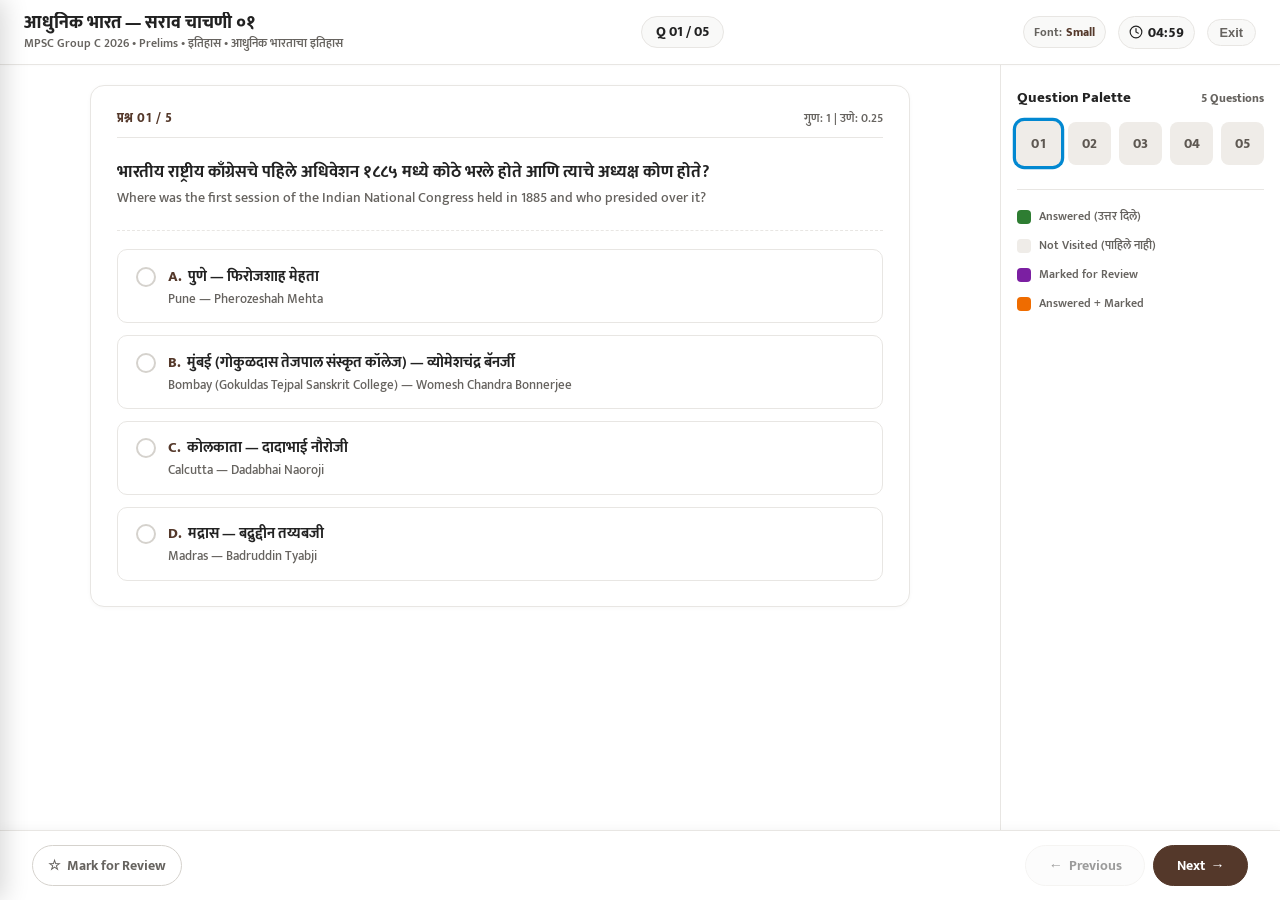
==== quiz/index.html @ d4ee2944 "Add files via upload" ====
<!DOCTYPE html>
<html lang="mr-IN" data-theme="light" data-quiz-font-size="small">
<head>
  <meta charset="UTF-8">
  <meta name="viewport" content="width=device-width, initial-scale=1.0, maximum-scale=1.0, user-scalable=no, viewport-fit=cover">
  <title>StudySphere — Quiz Player</title>

  <!-- Google Fonts: Mukta for Marathi (Devanagari) & Latin -->
  <link rel="preconnect" href="https://fonts.googleapis.com">
  <link rel="preconnect" href="https://fonts.gstatic.com" crossorigin>
  <link href="https://fonts.googleapis.com/css2?family=Mukta:wght@400;500;600;700;800&display=swap" rel="stylesheet">

  <!-- Quiz Dedicated Stylesheet -->
  <link rel="stylesheet" href="../assets/css/quiz.css">

  <!-- Zero-Flicker Theme & Quiz Font Size Initialization -->
  <script>
    (function () {
      try {
        var savedTheme = localStorage.getItem('studysphere_theme') || (window.matchMedia('(prefers-color-scheme: dark)').matches ? 'dark' : 'light');
        document.documentElement.setAttribute('data-theme', savedTheme);
        var savedFontSize = localStorage.getItem('studysphere_quiz_font_size') || 'small';
        document.documentElement.setAttribute('data-quiz-font-size', savedFontSize);
      } catch (e) {}
    })();
  </script>
</head>
<body>

  <!-- ==========================================================================
       Full Viewport (100dvh) Quiz Application Root
       ========================================================================== -->
  <div id="quizAppRoot" class="quiz-app-container">

    <!-- TOP: Responsive Quiz Header -->
    <header class="quiz-header" role="banner">
      <!-- Desktop & Tablet Header Layout -->
      <div class="quiz-header-desktop-view">
        <div class="quiz-header-left">
          <h1 class="quiz-title-main" id="quizHeaderTitle">Modern India — Practice Test 01</h1>
          <span class="quiz-sub-badge" id="quizHeaderSub">MPSC Group C 2026 • Prelims • इतिहास • आधुनिक भारताचा इतिहास</span>
        </div>

        <div class="quiz-header-center">
          <span class="progress-counter-badge" id="quizProgressCenter">Q 01 / 05</span>
        </div>

        <div class="quiz-header-right">
          <!-- Compact Quiz Font Size Control -->
          <button type="button" class="btn-quiz-font-toggle" id="quizFontToggleBtn" aria-label="Change Reading Font Size" title="Font Size: Small (click to toggle Small/Medium/Large)">
            <span class="font-indicator-label">Font:</span>
            <span class="font-current-val" id="quizFontCurrentVal">Small</span>
          </button>

          <!-- Timer Display -->
          <div class="quiz-timer-pill" id="quizTimerPill" aria-live="polite" aria-label="Remaining Time">
            <svg class="timer-icon-svg" viewBox="0 0 24 24" fill="none" stroke="currentColor" stroke-width="2" stroke-linecap="round" stroke-linejoin="round" aria-hidden="true">
              <circle cx="12" cy="12" r="10"></circle>
              <polyline points="12 6 12 12 16 14"></polyline>
            </svg>
            <span id="quizTimerText">05:00</span>
          </div>

          <!-- Exit Control -->
          <button type="button" class="btn-quiz-exit" id="quizExitBtn" aria-label="Exit Quiz">Exit</button>
        </div>
      </div>

      <!-- Mobile 3-Row Header Layout (Context Visible, No Overflow) -->
      <div class="quiz-header-mobile-view">
        <!-- Row 1: Quiz Title + Controls -->
        <div class="mobile-hdr-row-1">
          <h1 class="mobile-quiz-title" id="mobileQuizTitle">Modern India — Practice Test 01</h1>
          <div class="mobile-hdr-controls">
            <button type="button" class="btn-quiz-font-toggle mobile-font-btn" id="mobileFontToggleBtn" aria-label="Font Size">
              <span id="mobileFontCurrentVal">Small</span>
            </button>
            <button type="button" class="btn-quiz-exit mobile-exit-btn" id="mobileExitBtn" aria-label="Exit Quiz">Exit</button>
          </div>
        </div>

        <!-- Row 2: Subject & Chapter Context -->
        <div class="mobile-hdr-row-2">
          <span class="mobile-context-text" id="mobileQuizContext">MPSC Group C 2026 • Prelims • इतिहास • आधुनिक भारताचा इतिहास</span>
        </div>

        <!-- Row 3: Question Counter, Palette Toggle & Timer -->
        <div class="mobile-hdr-row-3">
          <div class="mobile-counter-wrap">
            <span class="mobile-counter-text" id="mobileProgressCounter">Q 01 / 05</span>
            <button type="button" class="btn-mobile-palette-toggle" id="mobilePaletteToggle">
              <svg viewBox="0 0 24 24" fill="none" stroke="currentColor" stroke-width="2" stroke-linecap="round" stroke-linejoin="round" style="width:13px; height:13px;" aria-hidden="true">
                <rect width="18" height="18" x="3" y="3" rx="2"></rect>
                <path d="M7 8h10"></path>
                <path d="M7 12h10"></path>
                <path d="M7 16h10"></path>
              </svg>
              <span>Palette</span>
            </button>
          </div>

          <div class="quiz-timer-pill mobile-timer-pill" id="mobileTimerPill" aria-live="polite">
            <svg class="timer-icon-svg" viewBox="0 0 24 24" fill="none" stroke="currentColor" stroke-width="2" stroke-linecap="round" stroke-linejoin="round" aria-hidden="true">
              <circle cx="12" cy="12" r="10"></circle>
              <polyline points="12 6 12 12 16 14"></polyline>
            </svg>
            <span id="mobileTimerText">05:00</span>
          </div>
        </div>
      </div>
    </header>

    <!-- MIDDLE: Active Workspace Layout -->
    <main class="quiz-workspace-layout" id="quizWorkspace" role="main">
      
      <!-- Central: Scrollable Question Viewport -->
      <section class="quiz-question-viewport" id="quizQuestionViewport" aria-label="Question Content">
        <div class="question-scroll-content" id="questionScrollContent">
          <!-- Dynamic Question + Options rendered into ONE box by quiz.js -->
        </div>
      </section>

      <!-- Right: Desktop Question Dashboard / Palette Sidebar -->
      <aside class="quiz-desktop-palette-sidebar" id="quizDesktopPalette" aria-label="Question Dashboard">
        <div class="palette-heading">
          <span>Question Palette</span>
          <span style="font-size: 0.75rem; color: var(--quiz-text-muted);" id="desktopPaletteTotalCount">5 Questions</span>
        </div>

        <div class="palette-grid" id="desktopPaletteGrid">
          <!-- Number buttons rendered by quiz.js -->
        </div>

        <div class="palette-legend-block">
          <div class="legend-item">
            <span class="legend-badge" style="background-color: var(--status-answered-bg);"></span>
            <span>Answered (उत्तर दिले)</span>
          </div>
          <div class="legend-item">
            <span class="legend-badge" style="background-color: var(--status-not-visited-bg);"></span>
            <span>Not Visited (पाहिले नाही)</span>
          </div>
          <div class="legend-item">
            <span class="legend-badge" style="background-color: var(--status-marked-bg);"></span>
            <span>Marked for Review</span>
          </div>
          <div class="legend-item">
            <span class="legend-badge" style="background-color: var(--status-ans-marked-bg);"></span>
            <span>Answered + Marked</span>
          </div>
        </div>
      </aside>

    </main>

    <!-- BOTTOM: Fixed Quiz Control Bar (Two-Tier Responsive Layout for Mobile) -->
    <footer class="quiz-bottom-control-bar" id="quizBottomControlBar" role="region" aria-label="Quiz Controls">
      <!-- Fixed Mark for Review Action -->
      <div class="bottom-bar-left">
        <button type="button" class="btn-mark-review" id="btnToggleMarkReview">
          <span id="markReviewStarIcon">☆</span>
          <span id="markReviewText">Mark for Review</span>
        </button>
      </div>

      <!-- Navigation & Submit Controls -->
      <div class="bottom-bar-right">
        <button type="button" class="control-btn btn-nav-prev" id="btnNavPrev" disabled>
          <span aria-hidden="true">←</span>
          <span>Previous</span>
        </button>

        <button type="button" class="control-btn btn-nav-next" id="btnNavNext">
          <span>Next</span>
          <span aria-hidden="true">→</span>
        </button>

        <button type="button" class="control-btn btn-nav-submit" id="btnNavSubmit" style="display: none;">
          <span>Submit Quiz ✓</span>
        </button>
      </div>
    </footer>

    <!-- Result / Review Container -->
    <div id="quizResultContainer" class="quiz-result-wrapper" style="display: none;">
      <!-- Injected dynamically by quiz.js -->
    </div>

  </div>

  <!-- ==========================================================================
       MOBILE: Left-Side Sliding Question Palette Drawer & Overlay (55vw)
       ========================================================================== -->
  <div class="mobile-palette-overlay" id="mobilePaletteOverlay" aria-hidden="true"></div>
  <aside class="mobile-palette-drawer-left" id="mobilePaletteDrawer" role="dialog" aria-modal="true" aria-label="Question Palette">
    <div class="mobile-drawer-header">
      <div class="drawer-title-group">
        <span class="mobile-drawer-title">Question Palette</span>
        <span class="mobile-drawer-subtitle">प्रश्न सूची (55vw)</span>
      </div>
      <button type="button" class="btn-drawer-close" id="mobilePaletteClose" aria-label="Close Palette">✕</button>
    </div>

    <div class="mobile-drawer-body">
      <div class="palette-grid" id="mobilePaletteGrid">
        <!-- Palette Number buttons rendered by quiz.js -->
      </div>

      <div class="palette-legend-block">
        <div class="legend-item">
          <span class="legend-badge" style="background-color: var(--status-answered-bg);"></span>
          <span>Answered</span>
        </div>
        <div class="legend-item">
          <span class="legend-badge" style="background-color: var(--status-not-visited-bg);"></span>
          <span>Not Visited</span>
        </div>
        <div class="legend-item">
          <span class="legend-badge" style="background-color: var(--status-marked-bg);"></span>
          <span>Marked for Review</span>
        </div>
        <div class="legend-item">
          <span class="legend-badge" style="background-color: var(--status-ans-marked-bg);"></span>
          <span>Answered + Marked</span>
        </div>
      </div>
    </div>
  </aside>

  <!-- ==========================================================================
       Exit Confirmation Modal
       ========================================================================== -->
  <div class="quiz-modal-backdrop" id="exitConfirmModal" role="dialog" aria-modal="true" aria-labelledby="exitModalTitle">
    <div class="quiz-dialog-box">
      <h2 class="modal-dialog-title" id="exitModalTitle">Exit Quiz? (चाचणी सोडायची आहे का?)</h2>
      <div class="modal-dialog-body">
        आपण चाचणी सोडल्यास आतापर्यंत सोडवलेली उत्तरे जतन केली जाणार नाहीत आणि चाचणी बंद होईल.
      </div>
      <div class="modal-actions-row">
        <button type="button" class="btn-modal-cancel" id="btnCancelExit">Continue Quiz (सुरू ठेवा)</button>
        <button type="button" class="btn-modal-danger" id="btnConfirmExit">Exit Quiz (बाहेर पडा)</button>
      </div>
    </div>
  </div>

  <!-- ==========================================================================
       Submit Confirmation Modal
       ========================================================================== -->
  <div class="quiz-modal-backdrop" id="submitConfirmModal" role="dialog" aria-modal="true" aria-labelledby="submitModalTitle">
    <div class="quiz-dialog-box">
      <h2 class="modal-dialog-title" id="submitModalTitle">Submit Quiz? (चाचणी सबमिट करायची?)</h2>
      <div class="modal-dialog-body">
        चाचणी पूर्ण झाली आहे. कृपया आपली उत्तरे तपासा आणि सबमिट करा:
        <div class="submit-stats-list">
          <div class="stat-metric-card">
            <span class="stat-metric-val" id="statValAnswered" style="color: #2E7D32;">0</span>
            <span class="stat-metric-lbl">Answered</span>
          </div>
          <div class="stat-metric-card">
            <span class="stat-metric-val" id="statValUnanswered" style="color: var(--quiz-text-dim);">0</span>
            <span class="stat-metric-lbl">Unanswered</span>
          </div>
          <div class="stat-metric-card">
            <span class="stat-metric-val" id="statValMarked" style="color: var(--status-marked-bg);">0</span>
            <span class="stat-metric-lbl">Marked</span>
          </div>
        </div>
      </div>
      <div class="modal-actions-row">
        <button type="button" class="btn-modal-cancel" id="btnCancelSubmit">Continue Quiz</button>
        <button type="button" class="btn-modal-confirm" id="btnConfirmSubmit">Submit Quiz ✓</button>
      </div>
    </div>
  </div>

  <!-- ==========================================================================
       Report Question Modal (Prefilled Telegram Compose Flow)
       ========================================================================== -->
  <div class="quiz-modal-backdrop" id="reportQuestionModal" role="dialog" aria-modal="true" aria-labelledby="reportModalTitle">
    <div class="quiz-dialog-box">
      <h2 class="modal-dialog-title" id="reportModalTitle">🚩 Report Question (प्रश्नात त्रुटी नोंदवा)</h2>
      <div class="modal-dialog-body">
        <div id="reportTargetInfo" class="report-meta-box">
          <!-- Injected dynamically with Quiz ID, Question ID, and text -->
        </div>
        <label for="reportReasonSelect" style="display:block; font-size:0.82rem; font-weight:700; margin-bottom:6px; color:var(--quiz-text);">त्रुटीचा प्रकार (Select Issue):</label>
        <select id="reportReasonSelect" class="report-reason-select">
          <option value="Wrong Answer Key / चुकीचे उत्तर">दिलेले उत्तर चुकीचे वाटते (Wrong Answer Key)</option>
          <option value="Typo / भाषांतर किंवा टंकलेखन चूक">टंकलेखन किंवा भाषांतर चूक (Typo / Translation)</option>
          <option value="Question Ambiguity / प्रश्नात संदिग्धता">प्रश्नाची रचना अस्पष्ट आहे (Ambiguous Question)</option>
          <option value="Out of Syllabus / अभ्यासक्रमाबाहेर">अभ्यासक्रमाबाहेरचा प्रश्न (Out of Syllabus)</option>
        </select>
        <p style="font-size:0.8rem; color:var(--quiz-text-muted); margin:0; line-height:1.4;">
          हा अहवाल Telegram उघडून थेट संदेश चौकटीत (compose box) भरला जाईल. आपल्याला फक्त <strong>Send</strong> बटण दाबावे लागेल.
        </p>
      </div>
      <div class="modal-actions-row">
        <button type="button" class="btn-modal-cancel" id="btnCancelReport">रद्द करा (Cancel)</button>
        <button type="button" class="btn-modal-confirm" id="btnSubmitReport" style="background-color:#229ED9;">
          <span>Telegram उघडा व पाठवा</span>
          <span aria-hidden="true">↗</span>
        </button>
      </div>
    </div>
  </div>

  <!-- Standalone Quiz Engine Controller -->
  <script src="../assets/js/quiz.js"></script>
</body>
</html>
---- assets/css/quiz.css ----
/* STREAMING_CHUNK:Declaring design tokens for clean white quiz interface */
:root {
/* Clean White Palette */
--quiz-bg: #FFFFFF;
--quiz-surface: #FFFFFF;
--quiz-surface-subtle: #F9F9F8;
--quiz-border: #E8E6E3;
--quiz-border-strong: #D5D2CD;
--quiz-text: #222222;
--quiz-text-muted: #66635F;
--quiz-text-dim: #94908B;

--quiz-primary: #54382A;
--quiz-primary-hover: #3E271C;
--quiz-primary-soft: #F6F2EE;
--quiz-accent: #8C5837;

/* Status Colors (Accessible, High Contrast) */
--status-not-visited-bg: #EFECE8;
--status-not-visited-text: #5E5852;

--status-answered-bg: #2E7D32;
--status-answered-text: #FFFFFF;

--status-marked-bg: #7B1FA2;
--status-marked-text: #FFFFFF;

--status-ans-marked-bg: #EF6C00;
--status-ans-marked-text: #FFFFFF;

--status-current-ring: #0288D1;
--status-correct: #2E7D32;
--status-wrong: #C62828;
--status-warning: #C62828;

--header-height-quiz: 64px;

/* Typography Scales for Quiz */
--q-title-size: 1.15rem;
--q-text-mr-size: 1.15rem;
--q-text-en-size: 0.95rem;
--q-option-mr-size: 1.02rem;
--q-option-en-size: 0.88rem;
}

/* Responsive Quiz Font Size Tiers (Default: Small) */
[data-quiz-font-size="small"] {
--q-text-mr-size: 1.05rem;
--q-text-en-size: 0.88rem;
--q-option-mr-size: 0.95rem;
--q-option-en-size: 0.82rem;
}

[data-quiz-font-size="medium"] {
--q-text-mr-size: 1.18rem;
--q-text-en-size: 0.98rem;
--q-option-mr-size: 1.05rem;
--q-option-en-size: 0.9rem;
}

[data-quiz-font-size="large"] {
--q-text-mr-size: 1.32rem;
--q-text-en-size: 1.08rem;
--q-option-mr-size: 1.16rem;
--q-option-en-size: 0.98rem;
}

/* Dark Mode Support */
[data-theme="dark"] {
--quiz-bg: #181716;
--quiz-surface: #22201D;
--quiz-surface-subtle: #2C2925;
--quiz-border: #38342E;
--quiz-border-strong: #4B463E;
--quiz-text: #F5F2ED;
--quiz-text-muted: #AAA49C;
--quiz-text-dim: #7C766E;

--quiz-primary: #C5A483;
--quiz-primary-hover: #D8BC9E;
--quiz-primary-soft: #383129;
--quiz-accent: #E2BC94;

--status-not-visited-bg: #35312B;
--status-not-visited-text: #AAA49C;
--status-answered-bg: #2E7D32;
--status-marked-bg: #8E24AA;
--status-ans-marked-bg: #EF6C00;
--status-current-ring: #29B6F6;
}

/* STREAMING_CHUNK:Strict Document Lock to prevent unwanted page scrolling */
html, body {
margin: 0;
padding: 0;
width: 100%;
height: 100%;
height: 100vh;
height: 100dvh;
overflow: hidden;
position: fixed;
top: 0;
left: 0;
right: 0;
bottom: 0;
overscroll-behavior: none;
font-family: 'Mukta', -apple-system, BlinkMacSystemFont, 'Segoe UI', Roboto, sans-serif;
background-color: var(--quiz-bg);
color: var(--quiz-text);
-webkit-font-smoothing: antialiased;
}

*, *::before, *::after {
box-sizing: border-box;
}

.quiz-app-container {
display: flex;
flex-direction: column;
width: 100vw;
height: 100vh;
height: 100dvh;
overflow: hidden;
position: relative;
background-color: var(--quiz-bg);
}

/* STREAMING_CHUNK:Quiz Top Header with Desktop and Multi-row Mobile views */
.quiz-header {
background-color: var(--quiz-surface);
border-bottom: 1px solid var(--quiz-border);
flex-shrink: 0;
z-index: 30;
box-shadow: 0 1px 3px rgba(0, 0, 0, 0.02);
}

/* Desktop Header View */
.quiz-header-desktop-view {
display: none;
height: var(--header-height-quiz);
align-items: center;
justify-content: space-between;
padding: 0 1.5rem;
}

@media (min-width: 768px) {
.quiz-header-desktop-view {
display: flex;
}
}

.quiz-header-left {
display: flex;
flex-direction: column;
min-width: 0;
}

.quiz-title-main {
font-size: 1.15rem;
font-weight: 800;
color: var(--quiz-text);
line-height: 1.2;
white-space: nowrap;
overflow: hidden;
text-overflow: ellipsis;
margin: 0;
}

.quiz-sub-badge {
font-size: 0.78rem;
font-weight: 600;
color: var(--quiz-text-muted);
line-height: 1.3;
margin-top: 2px;
}

.quiz-header-center {
display: flex;
align-items: center;
justify-content: center;
}

.progress-counter-badge {
display: inline-flex;
align-items: center;
gap: 4px;
background-color: var(--quiz-surface-subtle);
border: 1px solid var(--quiz-border);
border-radius: 9999px;
padding: 4px 14px;
font-size: 0.85rem;
font-weight: 800;
color: var(--quiz-text);
}

.quiz-header-right {
display: flex;
align-items: center;
gap: 12px;
}

/* Mobile 3-Row Header Layout */
.quiz-header-mobile-view {
display: flex;
flex-direction: column;
padding: 8px 12px;
gap: 5px;
}

@media (min-width: 768px) {
.quiz-header-mobile-view {
display: none;
}
}

.mobile-hdr-row-1 {
display: flex;
align-items: center;
justify-content: space-between;
gap: 8px;
}

.mobile-quiz-title {
font-size: 0.95rem;
font-weight: 800;
color: var(--quiz-text);
margin: 0;
line-height: 1.25;
white-space: nowrap;
overflow: hidden;
text-overflow: ellipsis;
flex: 1;
}

.mobile-hdr-controls {
display: flex;
align-items: center;
gap: 6px;
flex-shrink: 0;
}

.mobile-font-btn {
padding: 3px 8px;
font-size: 0.72rem;
border-radius: 9999px;
}

.mobile-exit-btn {
padding: 3px 10px;
font-size: 0.75rem;
border-radius: 9999px;
}

/* Row 2: Chapter & Subject Context */
.mobile-hdr-row-2 {
display: flex;
align-items: center;
}

.mobile-context-text {
font-size: 0.74rem;
font-weight: 600;
color: var(--quiz-text-muted);
line-height: 1.3;
display: -webkit-box;
-webkit-line-clamp: 2;
-webkit-box-orient: vertical;
overflow: hidden;
}

/* Row 3: Counter, Palette Button & Timer */
.mobile-hdr-row-3 {
display: flex;
align-items: center;
justify-content: space-between;
padding-top: 4px;
border-top: 1px solid var(--quiz-border);
}

.mobile-counter-wrap {
display: flex;
align-items: center;
gap: 8px;
}

.mobile-counter-text {
font-size: 0.85rem;
font-weight: 800;
color: var(--quiz-text);
letter-spacing: 0.02em;
}

.btn-mobile-palette-toggle {
display: inline-flex;
align-items: center;
gap: 4px;
font-size: 0.74rem;
font-weight: 700;
padding: 3px 9px;
border-radius: 9999px;
background-color: var(--quiz-surface-subtle);
border: 1px solid var(--quiz-border);
color: var(--quiz-primary);
cursor: pointer;
}

/* Timer Pill */
.quiz-timer-pill {
display: inline-flex;
align-items: center;
gap: 5px;
background-color: var(--quiz-surface-subtle);
border: 1px solid var(--quiz-border);
border-radius: 9999px;
padding: 4px 10px;
font-weight: 800;
font-size: 0.88rem;
color: var(--quiz-text);
font-variant-numeric: tabular-nums;
transition: all 0.2s ease;
}

.quiz-timer-pill.warning {
border-color: var(--status-warning);
color: var(--status-warning);
background-color: rgba(198, 40, 40, 0.08);
}

.timer-icon-svg {
width: 14px;
height: 14px;
}

/* Font Toggle & Exit Buttons */
.btn-quiz-font-toggle {
display: inline-flex;
align-items: center;
gap: 4px;
padding: 5px 10px;
font-size: 0.76rem;
font-weight: 700;
font-family: inherit;
border-radius: 9999px;
background-color: var(--quiz-surface-subtle);
border: 1px solid var(--quiz-border);
color: var(--quiz-text);
cursor: pointer;
transition: all 0.15s ease;
user-select: none;
}

.btn-quiz-font-toggle:hover {
border-color: var(--quiz-border-strong);
color: var(--quiz-primary);
}

.font-indicator-label { color: var(--quiz-text-muted); }
.font-current-val { color: var(--quiz-primary); font-weight: 800; }

.btn-quiz-exit {
display: inline-flex;
align-items: center;
justify-content: center;
padding: 5px 12px;
font-size: 0.8rem;
font-weight: 700;
color: var(--quiz-text-muted);
background-color: var(--quiz-surface-subtle);
border: 1px solid var(--quiz-border);
border-radius: 9999px;
cursor: pointer;
transition: all 0.15s ease;
}

.btn-quiz-exit:hover {
color: var(--quiz-text);
border-color: var(--quiz-border-strong);
}

/* STREAMING_CHUNK:Workspace Layout with dedicated scroll container */
.quiz-workspace-layout {
flex: 1;
display: flex;
min-height: 0;
overflow: hidden;
position: relative;
background-color: var(--quiz-bg);
}

/* Question Scroll Viewport */
.quiz-question-viewport {
flex: 1;
display: flex;
flex-direction: column;
overflow-y: auto;
-webkit-overflow-scrolling: touch;
padding: 0.85rem 0.85rem 130px;
background-color: var(--quiz-bg);
}

@media (min-width: 768px) {
.quiz-question-viewport {
padding: 1.25rem 2rem 90px;
}
}

.question-scroll-content {
max-width: 820px;
width: 100%;
margin: 0 auto;
display: flex;
flex-direction: column;
}

/* ==========================================================================
ONE COMMON BOX: Question + Options inside Single Card Container
========================================================================== */
.quiz-unified-box {
background-color: var(--quiz-surface);
border: 1.5px solid var(--quiz-border);
border-radius: 12px;
padding: 1.15rem 1.15rem 1.35rem;
box-shadow: 0 1px 4px rgba(0, 0, 0, 0.03);
display: flex;
flex-direction: column;
gap: 1.15rem;
}

@media (min-width: 640px) {
.quiz-unified-box {
padding: 1.4rem 1.6rem 1.6rem;
border-radius: 14px;
gap: 1.35rem;
}
}

.question-header-meta {
display: flex;
align-items: center;
justify-content: space-between;
border-bottom: 1px solid var(--quiz-border);
padding-bottom: 8px;
}

.question-number-tag {
font-size: 0.8rem;
font-weight: 800;
color: var(--quiz-primary);
letter-spacing: 0.04em;
text-transform: uppercase;
}

.marks-pill-tag {
font-size: 0.74rem;
font-weight: 600;
color: var(--quiz-text-muted);
}

.question-text-group {
display: flex;
flex-direction: column;
gap: 4px;
}

.question-text-mr {
font-size: var(--q-text-mr-size);
font-weight: 700;
color: var(--quiz-text);
line-height: 1.45;
}

.question-text-en {
font-size: var(--q-text-en-size);
font-weight: 500;
color: var(--quiz-text-muted);
line-height: 1.4;
}

/* Statement-based MCQ styling */
.statements-block {
margin-top: 0.5rem;
display: flex;
flex-direction: column;
gap: 0.65rem;
padding: 0.85rem 1rem;
background-color: var(--quiz-surface-subtle);
border-radius: 8px;
border-left: 3px solid var(--quiz-primary);
}

.statement-row {
display: flex;
gap: 8px;
font-size: var(--q-text-mr-size);
line-height: 1.4;
}

.statement-index {
font-weight: 800;
color: var(--quiz-primary);
flex-shrink: 0;
}

.statement-body {
display: flex;
flex-direction: column;
}

.statement-mr {
font-weight: 600;
color: var(--quiz-text);
}

.statement-en {
font-size: var(--q-text-en-size);
color: var(--quiz-text-muted);
}

.statement-prompt-row {
margin-top: 0.5rem;
font-size: var(--q-text-mr-size);
font-weight: 700;
color: var(--quiz-text);
}

/* Options Container inside the Single Common Box */
.options-list-wrap {
display: flex;
flex-direction: column;
gap: 0.75rem;
border-top: 1px dashed var(--quiz-border);
padding-top: 1.15rem;
}

/* Clickable Option Card Row */
.option-card-row {
background-color: var(--quiz-surface);
border: 1.5px solid var(--quiz-border);
border-radius: 10px;
padding: 0.75rem 1rem;
display: flex;
align-items: flex-start;
gap: 12px;
cursor: pointer;
user-select: none;
transition: border-color 0.15s ease, background-color 0.15s ease;
position: relative;
text-align: left;
}

@media (min-width: 640px) {
.option-card-row {
padding: 0.85rem 1.15rem;
}
}

.option-card-row:hover {
border-color: var(--quiz-primary);
background-color: var(--quiz-surface-subtle);
}

.option-card-row.is-selected {
border-color: var(--quiz-primary);
background-color: var(--quiz-primary-soft);
box-shadow: 0 0 0 1px var(--quiz-primary);
}

.option-radio-ring {
width: 20px;
height: 20px;
border-radius: 50%;
border: 2px solid var(--quiz-border-strong);
display: flex;
align-items: center;
justify-content: center;
flex-shrink: 0;
margin-top: 3px;
transition: all 0.15s ease;
}

.option-card-row.is-selected .option-radio-ring {
border-color: var(--quiz-primary);
background-color: var(--quiz-primary);
}

.option-radio-inner-dot {
width: 7px;
height: 7px;
border-radius: 50%;
background-color: #FFFFFF;
opacity: 0;
transition: opacity 0.15s ease;
}

.option-card-row.is-selected .option-radio-inner-dot {
opacity: 1;
}

.option-content-col {
display: flex;
flex-direction: column;
min-width: 0;
}

.option-top-row {
display: flex;
align-items: baseline;
gap: 6px;
}

.option-label-letter {
font-weight: 800;
font-size: var(--q-option-mr-size);
color: var(--quiz-primary);
flex-shrink: 0;
}

.option-text-mr {
font-size: var(--q-option-mr-size);
font-weight: 700;
color: var(--quiz-text);
line-height: 1.35;
}

.option-text-en {
font-size: var(--q-option-en-size);
font-weight: 500;
color: var(--quiz-text-muted);
line-height: 1.35;
margin-top: 2px;
}

/* STREAMING_CHUNK:Desktop Question Palette (Sidebar) */
.quiz-desktop-palette-sidebar {
display: none;
width: 280px;
background-color: var(--quiz-surface);
border-left: 1px solid var(--quiz-border);
overflow-y: auto;
flex-direction: column;
padding: 1.25rem 1rem;
flex-shrink: 0;
}

@media (min-width: 992px) {
.quiz-desktop-palette-sidebar {
display: flex;
}
}

.palette-heading {
font-size: 0.95rem;
font-weight: 800;
color: var(--quiz-text);
margin-bottom: 0.75rem;
display: flex;
align-items: center;
justify-content: space-between;
}

.palette-grid {
display: grid;
grid-template-columns: repeat(5, 1fr);
gap: 8px;
margin-bottom: 1.5rem;
}

.palette-btn-num {
aspect-ratio: 1;
display: flex;
align-items: center;
justify-content: center;
font-size: 0.85rem;
font-weight: 800;
border-radius: 8px;
border: 1.5px solid transparent;
cursor: pointer;
font-family: inherit;
transition: all 0.15s ease;
user-select: none;
position: relative;
}

.palette-btn-num.not-visited {
background-color: var(--status-not-visited-bg);
color: var(--status-not-visited-text);
}

.palette-btn-num.answered {
background-color: var(--status-answered-bg);
color: var(--status-answered-text);
}

.palette-btn-num.marked {
background-color: var(--status-marked-bg);
color: var(--status-marked-text);
}

.palette-btn-num.answered-marked {
background-color: var(--status-ans-marked-bg);
color: var(--status-ans-marked-text);
}

.palette-btn-num.is-current {
box-shadow: 0 0 0 3px var(--status-current-ring);
transform: scale(1.05);
}

.palette-legend-block {
display: flex;
flex-direction: column;
gap: 8px;
border-top: 1px solid var(--quiz-border);
padding-top: 1rem;
}

.legend-item {
display: flex;
align-items: center;
gap: 8px;
font-size: 0.78rem;
font-weight: 600;
color: var(--quiz-text-muted);
}

.legend-badge {
width: 14px;
height: 14px;
border-radius: 4px;
flex-shrink: 0;
}

/* ==========================================================================
MOBILE: Left-Side Sliding Question Palette Drawer (55vw)
========================================================================== */
.mobile-palette-overlay {
position: fixed;
inset: 0;
background-color: rgba(0, 0, 0, 0.45);
z-index: 1000;
opacity: 0;
visibility: hidden;
transition: all 0.25s ease;
}

.mobile-palette-overlay.is-open {
opacity: 1;
visibility: visible;
}

.mobile-palette-drawer-left {
position: fixed;
top: 0;
left: 0;
bottom: 0;
width: 55vw;
min-width: 240px;
max-width: 330px;
height: 100%;
height: 100dvh;
background-color: var(--quiz-surface);
border-right: 1px solid var(--quiz-border);
box-shadow: 4px 0 24px rgba(0, 0, 0, 0.16);
z-index: 1001;
transform: translateX(-100%);
transition: transform 0.25s cubic-bezier(0.16, 1, 0.3, 1);
display: flex;
flex-direction: column;
overflow: hidden;
}

.mobile-palette-drawer-left.is-open {
transform: translateX(0);
}

.mobile-drawer-header {
display: flex;
align-items: center;
justify-content: space-between;
padding: 1rem;
border-bottom: 1px solid var(--quiz-border);
flex-shrink: 0;
}

.drawer-title-group {
display: flex;
flex-direction: column;
}

.mobile-drawer-title {
font-size: 0.98rem;
font-weight: 800;
color: var(--quiz-text);
line-height: 1.2;
}

.mobile-drawer-subtitle {
font-size: 0.74rem;
color: var(--quiz-text-muted);
}

.btn-drawer-close {
background: none;
border: none;
font-size: 1.3rem;
color: var(--quiz-text-muted);
cursor: pointer;
padding: 4px 8px;
line-height: 1;
}

.mobile-drawer-body {
flex: 1;
overflow-y: auto;
-webkit-overflow-scrolling: touch;
padding: 1rem;
display: flex;
flex-direction: column;
}

/* ==========================================================================
FIXED BOTTOM CONTROL BAR: Two-Tier Layout for Mobile
========================================================================== */
.quiz-bottom-control-bar {
background-color: var(--quiz-surface);
border-top: 1px solid var(--quiz-border);
position: fixed;
bottom: 0;
left: 0;
right: 0;
z-index: 30;
display: flex;
flex-direction: column;
gap: 8px;
padding: 8px 12px calc(8px + env(safe-area-inset-bottom, 0px));
box-shadow: 0 -2px 10px rgba(0, 0, 0, 0.04);
}

@media (min-width: 768px) {
.quiz-bottom-control-bar {
flex-direction: row;
align-items: center;
justify-content: space-between;
height: 70px;
padding: 0 2rem;
}
}

.bottom-bar-left {
display: flex;
align-items: center;
width: 100%;
}

@media (min-width: 768px) {
.bottom-bar-left {
width: auto;
}
}

.bottom-bar-right {
display: flex;
align-items: center;
justify-content: space-between;
width: 100%;
gap: 8px;
}

@media (min-width: 768px) {
.bottom-bar-right {
width: auto;
justify-content: flex-end;
}
}

/* Mark for Review Button */
.btn-mark-review {
display: inline-flex;
align-items: center;
justify-content: center;
gap: 6px;
width: 100%;
padding: 0.52rem 0.95rem;
font-size: 0.85rem;
font-weight: 700;
font-family: inherit;
border-radius: 9999px;
background-color: transparent;
border: 1.5px solid var(--quiz-border-strong);
color: var(--quiz-text-muted);
cursor: pointer;
transition: all 0.15s ease;
white-space: nowrap;
user-select: none;
}

@media (min-width: 768px) {
.btn-mark-review {
width: auto;
}
}

.btn-mark-review:hover {
background-color: var(--quiz-surface-subtle);
color: var(--quiz-text);
border-color: var(--quiz-text);
}

.btn-mark-review.is-marked {
background-color: rgba(123, 31, 162, 0.08);
border-color: var(--status-marked-bg);
color: var(--status-marked-bg);
}

[data-theme="dark"] .btn-mark-review.is-marked {
background-color: rgba(142, 36, 170, 0.2);
border-color: #BA68C8;
color: #CE93D8;
}

/* Nav & Submit Buttons */
.control-btn {
display: inline-flex;
align-items: center;
justify-content: center;
gap: 6px;
flex: 1;
min-width: 0;
padding: 0.52rem 0.85rem;
font-size: 0.88rem;
font-weight: 700;
font-family: inherit;
border-radius: 9999px;
cursor: pointer;
transition: all 0.15s ease;
white-space: nowrap;
user-select: none;
}

@media (min-width: 768px) {
.control-btn {
flex: initial;
padding: 0.52rem 1.4rem;
}
}

.btn-nav-prev {
background-color: var(--quiz-surface-subtle);
border: 1px solid var(--quiz-border);
color: var(--quiz-text);
}

.btn-nav-prev:disabled {
opacity: 0.45;
cursor: not-allowed;
}

.btn-nav-next {
background-color: var(--quiz-primary);
border: 1px solid var(--quiz-primary);
color: #FFFFFF;
}

[data-theme="dark"] .btn-nav-next { color: #181716; }

.btn-nav-next:hover {
background-color: var(--quiz-primary-hover);
}

.btn-nav-submit {
background-color: #2E7D32;
border: 1px solid #2E7D32;
color: #FFFFFF;
}

.btn-nav-submit:hover {
background-color: #1B5E20;
}

/* STREAMING_CHUNK:Modals for Exit, Submit, and Report Flows */
.quiz-modal-backdrop {
position: fixed;
inset: 0;
background-color: rgba(0, 0, 0, 0.55);
z-index: 2000;
display: flex;
align-items: center;
justify-content: center;
padding: 1rem;
opacity: 0;
visibility: hidden;
transition: all 0.2s ease;
}

.quiz-modal-backdrop.is-open {
opacity: 1;
visibility: visible;
}

.quiz-dialog-box {
background-color: var(--quiz-surface);
border: 1px solid var(--quiz-border);
border-radius: 14px;
width: 100%;
max-width: 440px;
padding: 1.25rem;
box-shadow: 0 10px 30px rgba(0, 0, 0, 0.2);
display: flex;
flex-direction: column;
gap: 1rem;
}

.modal-dialog-title {
font-size: 1.15rem;
font-weight: 800;
color: var(--quiz-text);
margin: 0;
}

.modal-dialog-body {
font-size: 0.9rem;
color: var(--quiz-text-muted);
line-height: 1.5;
}

.submit-stats-list {
display: grid;
grid-template-columns: repeat(3, 1fr);
gap: 8px;
margin: 0.75rem 0;
text-align: center;
}

.stat-metric-card {
background-color: var(--quiz-surface-subtle);
border: 1px solid var(--quiz-border);
border-radius: 8px;
padding: 8px 4px;
}

.stat-metric-val {
font-size: 1.25rem;
font-weight: 800;
color: var(--quiz-text);
display: block;
}

.stat-metric-lbl {
font-size: 0.72rem;
color: var(--quiz-text-muted);
}

.modal-actions-row {
display: flex;
align-items: center;
justify-content: flex-end;
gap: 8px;
}

.btn-modal-cancel {
padding: 0.5rem 1rem;
font-size: 0.85rem;
font-weight: 700;
border-radius: 9999px;
background-color: transparent;
border: 1px solid var(--quiz-border);
color: var(--quiz-text);
cursor: pointer;
}

.btn-modal-danger {
padding: 0.5rem 1rem;
font-size: 0.85rem;
font-weight: 700;
border-radius: 9999px;
background-color: #C62828;
border: none;
color: #FFFFFF;
cursor: pointer;
}

.btn-modal-confirm {
padding: 0.5rem 1.25rem;
font-size: 0.85rem;
font-weight: 700;
border-radius: 9999px;
background-color: #2E7D32;
border: none;
color: #FFFFFF;
cursor: pointer;
display: inline-flex;
align-items: center;
gap: 5px;
}

.report-meta-box {
background: var(--quiz-surface-subtle);
padding: 10px;
border-radius: 8px;
margin-bottom: 12px;
font-size: 0.82rem;
line-height: 1.45;
}

.report-reason-select {
width: 100%;
padding: 9px;
border: 1px solid var(--quiz-border);
border-radius: 8px;
background: var(--quiz-surface);
color: var(--quiz-text);
font-family: inherit;
font-size: 0.88rem;
margin-bottom: 10px;
}

/* STREAMING_CHUNK:Result & Review Screen */
.quiz-result-wrapper {
width: 100%;
height: 100%;
flex-direction: column;
}

.result-viewport-scroll {
flex: 1;
overflow-y: auto;
-webkit-overflow-scrolling: touch;
padding: 1.5rem 1rem 3rem;
display: flex;
flex-direction: column;
align-items: center;
background-color: var(--quiz-bg);
}

.result-card-container {
max-width: 720px;
width: 100%;
display: flex;
flex-direction: column;
gap: 1.25rem;
}

.score-hero-card {
background-color: var(--quiz-surface);
border: 1px solid var(--quiz-border);
border-radius: 16px;
padding: 1.5rem;
text-align: center;
box-shadow: 0 2px 8px rgba(0, 0, 0, 0.04);
}

.score-badge-label {
font-size: 0.8rem;
font-weight: 800;
color: var(--quiz-primary);
text-transform: uppercase;
letter-spacing: 0.06em;
}

.score-numbers-main {
font-size: 2.75rem;
font-weight: 800;
color: var(--quiz-text);
line-height: 1.15;
margin: 6px 0;
}

.score-fraction-sub {
font-size: 1.25rem;
color: var(--quiz-text-muted);
}

.result-analytics-grid {
display: grid;
grid-template-columns: repeat(2, 1fr);
gap: 8px;
margin-top: 1.25rem;
}

@media (min-width: 540px) {
.result-analytics-grid {
grid-template-columns: repeat(4, 1fr);
}
}

.analytics-card {
background-color: var(--quiz-surface-subtle);
border: 1px solid var(--quiz-border);
border-radius: 10px;
padding: 10px;
}

.analytics-val {
font-size: 1.25rem;
font-weight: 800;
color: var(--quiz-text);
display: block;
}

.analytics-val.correct { color: #2E7D32; }
.analytics-val.wrong { color: #C62828; }

.analytics-lbl {
font-size: 0.75rem;
font-weight: 600;
color: var(--quiz-text-muted);
}

.result-actions-bar {
display: flex;
flex-wrap: wrap;
align-items: center;
justify-content: center;
gap: 10px;
margin-top: 1rem;
}

.btn-result-action {
padding: 0.65rem 1.5rem;
font-size: 0.9rem;
font-weight: 700;
font-family: inherit;
border-radius: 9999px;
cursor: pointer;
text-decoration: none;
display: inline-flex;
align-items: center;
gap: 6px;
border: 1px solid transparent;
}

.btn-review-answers {
background-color: var(--quiz-primary);
color: #FFFFFF;
}

[data-theme="dark"] .btn-review-answers { color: #181716; }

.btn-back-subject {
background-color: var(--quiz-surface-subtle);
border-color: var(--quiz-border);
color: var(--quiz-text);
}

/* Review Answers Cards */
.review-questions-section {
display: flex;
flex-direction: column;
gap: 1.25rem;
width: 100%;
}

.review-item-card {
background-color: var(--quiz-surface);
border: 1.5px solid var(--quiz-border);
border-radius: 12px;
padding: 1.25rem;
display: flex;
flex-direction: column;
gap: 0.85rem;
}

.review-item-card.is-correct-card { border-left: 5px solid #2E7D32; }
.review-item-card.is-wrong-card { border-left: 5px solid #C62828; }
.review-item-card.is-unanswered-card { border-left: 5px solid var(--quiz-text-dim); }

.review-status-badge {
font-size: 0.75rem;
font-weight: 800;
display: inline-flex;
align-items: center;
gap: 4px;
}

.review-status-badge.correct { color: #2E7D32; }
.review-status-badge.wrong { color: #C62828; }
.review-status-badge.unanswered { color: var(--quiz-text-dim); }

.review-options-summary {
display: flex;
flex-direction: column;
gap: 6px;
background-color: var(--quiz-surface-subtle);
border-radius: 8px;
padding: 10px 12px;
font-size: 0.88rem;
}

.review-explanation-box {
background-color: rgba(84, 56, 42, 0.04);
border: 1px dashed var(--quiz-border-strong);
border-radius: 8px;
padding: 10px 12px;
font-size: 0.88rem;
line-height: 1.5;
color: var(--quiz-text);
}

[data-theme="dark"] .review-explanation-box {
background-color: rgba(197, 164, 131, 0.08);
}

.review-explanation-box strong {
color: var(--quiz-primary);
}

.review-card-footer {
display: flex;
align-items: center;
justify-content: space-between;
border-top: 1px solid var(--quiz-border);
padding-top: 8px;
font-size: 0.8rem;
color: var(--quiz-text-muted);
}

.btn-report-question {
background: var(--quiz-surface-subtle);
border: 1px solid var(--quiz-border);
color: var(--quiz-primary);
font-weight: 700;
font-size: 0.8rem;
font-family: inherit;
border-radius: 9999px;
cursor: pointer;
display: inline-flex;
align-items: center;
gap: 5px;
padding: 4px 10px;
transition: all 0.15s ease;
}

.btn-report-question:hover {
border-color: var(--quiz-primary);
background-color: var(--quiz-primary-soft);
}
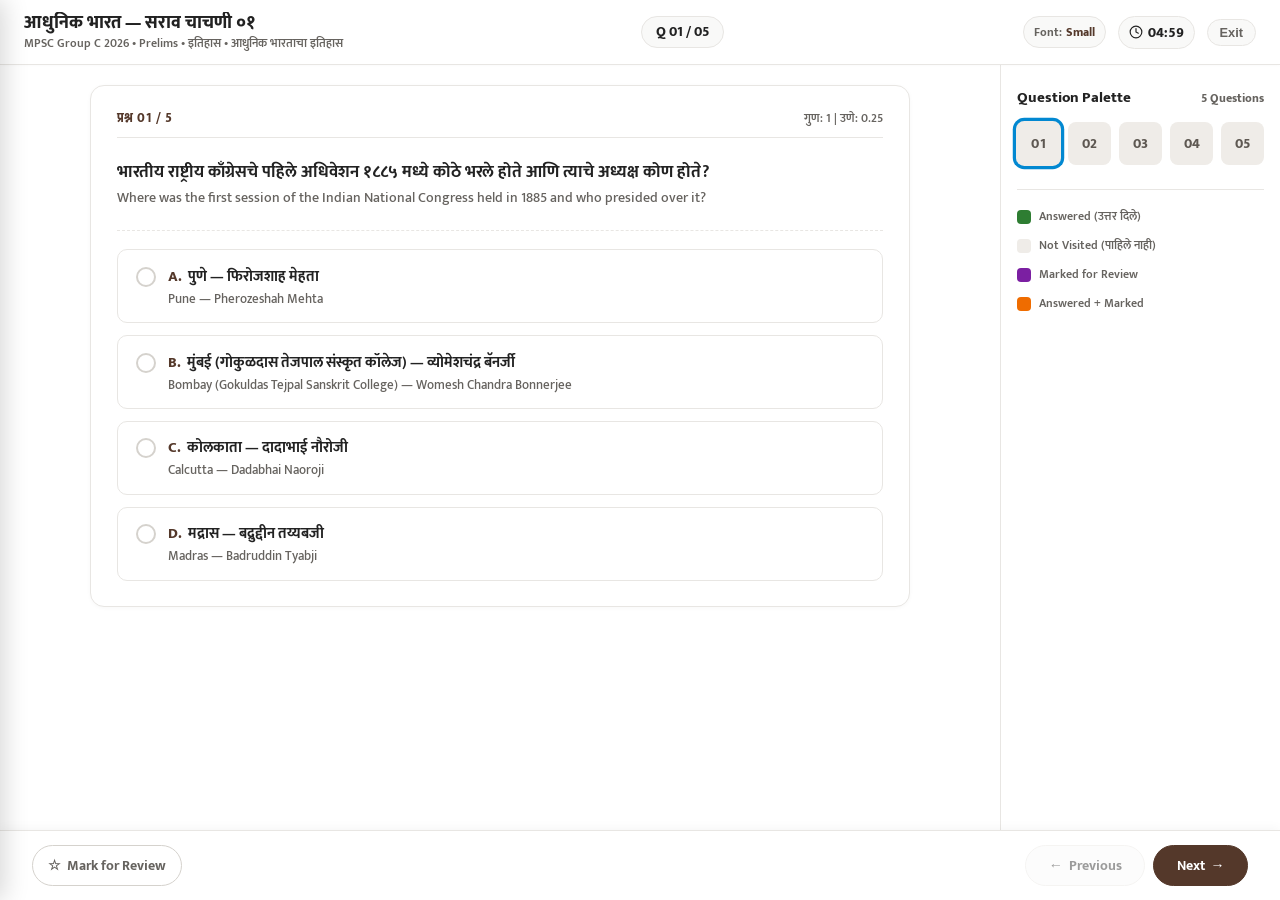
==== commit d433d741: "Update index.html" ====
--- a/quiz/index.html
+++ b/quiz/index.html
@@ -46,7 +46,7 @@
         </div>
 
         <div class="quiz-header-right">
-          <!-- Compact Quiz Font Size Control -->
+          <!-- Compact Quiz Font Size Control (Small by default) -->
           <button type="button" class="btn-quiz-font-toggle" id="quizFontToggleBtn" aria-label="Change Reading Font Size" title="Font Size: Small (click to toggle Small/Medium/Large)">
             <span class="font-indicator-label">Font:</span>
             <span class="font-current-val" id="quizFontCurrentVal">Small</span>
@@ -68,7 +68,7 @@
 
       <!-- Mobile 3-Row Header Layout (Context Visible, No Overflow) -->
       <div class="quiz-header-mobile-view">
-        <!-- Row 1: Quiz Title + Controls -->
+        <!-- Row 1: Quiz Title + Font & Exit Controls -->
         <div class="mobile-hdr-row-1">
           <h1 class="mobile-quiz-title" id="mobileQuizTitle">Modern India — Practice Test 01</h1>
           <div class="mobile-hdr-controls">
@@ -116,7 +116,7 @@
       <!-- Central: Scrollable Question Viewport -->
       <section class="quiz-question-viewport" id="quizQuestionViewport" aria-label="Question Content">
         <div class="question-scroll-content" id="questionScrollContent">
-          <!-- Dynamic Question + Options rendered into ONE box by quiz.js -->
+          <!-- Dynamic Question + Options rendered into ONE white box by quiz.js -->
         </div>
       </section>
 
@@ -155,7 +155,7 @@
 
     <!-- BOTTOM: Fixed Quiz Control Bar (Two-Tier Responsive Layout for Mobile) -->
     <footer class="quiz-bottom-control-bar" id="quizBottomControlBar" role="region" aria-label="Quiz Controls">
-      <!-- Fixed Mark for Review Action -->
+      <!-- Fixed Mark for Review Action (Manual Toggle — Remains on same question) -->
       <div class="bottom-bar-left">
         <button type="button" class="btn-mark-review" id="btnToggleMarkReview">
           <span id="markReviewStarIcon">☆</span>
@@ -163,7 +163,7 @@
         </button>
       </div>
 
-      <!-- Navigation & Submit Controls -->
+      <!-- Navigation & Submit Controls (Manual Step Navigation) -->
       <div class="bottom-bar-right">
         <button type="button" class="control-btn btn-nav-prev" id="btnNavPrev" disabled>
           <span aria-hidden="true">←</span>
@@ -232,13 +232,13 @@
        ========================================================================== -->
   <div class="quiz-modal-backdrop" id="exitConfirmModal" role="dialog" aria-modal="true" aria-labelledby="exitModalTitle">
     <div class="quiz-dialog-box">
-      <h2 class="modal-dialog-title" id="exitModalTitle">Exit Quiz? (चाचणी सोडायची आहे का?)</h2>
+      <h2 class="modal-dialog-title" id="exitModalTitle">Exit Quiz?</h2>
       <div class="modal-dialog-body">
-        आपण चाचणी सोडल्यास आतापर्यंत सोडवलेली उत्तरे जतन केली जाणार नाहीत आणि चाचणी बंद होईल.
+        Are you sure you want to exit? Your progress in this quiz session will be cleared.
       </div>
       <div class="modal-actions-row">
-        <button type="button" class="btn-modal-cancel" id="btnCancelExit">Continue Quiz (सुरू ठेवा)</button>
-        <button type="button" class="btn-modal-danger" id="btnConfirmExit">Exit Quiz (बाहेर पडा)</button>
+        <button type="button" class="btn-modal-cancel" id="btnCancelExit">Cancel</button>
+        <button type="button" class="btn-modal-danger" id="btnConfirmExit">Exit Quiz</button>
       </div>
     </div>
   </div>
@@ -248,9 +248,9 @@
        ========================================================================== -->
   <div class="quiz-modal-backdrop" id="submitConfirmModal" role="dialog" aria-modal="true" aria-labelledby="submitModalTitle">
     <div class="quiz-dialog-box">
-      <h2 class="modal-dialog-title" id="submitModalTitle">Submit Quiz? (चाचणी सबमिट करायची?)</h2>
+      <h2 class="modal-dialog-title" id="submitModalTitle">Submit Quiz?</h2>
       <div class="modal-dialog-body">
-        चाचणी पूर्ण झाली आहे. कृपया आपली उत्तरे तपासा आणि सबमिट करा:
+        Please review your attempt status before final submission:
         <div class="submit-stats-list">
           <div class="stat-metric-card">
             <span class="stat-metric-val" id="statValAnswered" style="color: #2E7D32;">0</span>
@@ -268,38 +268,58 @@
       </div>
       <div class="modal-actions-row">
         <button type="button" class="btn-modal-cancel" id="btnCancelSubmit">Continue Quiz</button>
-        <button type="button" class="btn-modal-confirm" id="btnConfirmSubmit">Submit Quiz ✓</button>
+        <button type="button" class="btn-modal-confirm" id="btnConfirmSubmit">Submit Quiz</button>
       </div>
     </div>
   </div>
 
   <!-- ==========================================================================
-       Report Question Modal (Prefilled Telegram Compose Flow)
+       FINAL Question Reporting Modal (Google Sheets + Apps Script Integration)
        ========================================================================== -->
   <div class="quiz-modal-backdrop" id="reportQuestionModal" role="dialog" aria-modal="true" aria-labelledby="reportModalTitle">
-    <div class="quiz-dialog-box">
-      <h2 class="modal-dialog-title" id="reportModalTitle">🚩 Report Question (प्रश्नात त्रुटी नोंदवा)</h2>
-      <div class="modal-dialog-body">
+    <div class="quiz-dialog-box report-dialog-box">
+      <div class="report-dialog-header">
+        <h2 class="modal-dialog-title" id="reportModalTitle">Report Question</h2>
+        <button type="button" class="btn-modal-close-icon" id="btnCloseReportX" aria-label="Close dialog">✕</button>
+      </div>
+
+      <div class="modal-dialog-body report-dialog-body">
+        <!-- Target Question Snapshot -->
         <div id="reportTargetInfo" class="report-meta-box">
-          <!-- Injected dynamically with Quiz ID, Question ID, and text -->
-        </div>
-        <label for="reportReasonSelect" style="display:block; font-size:0.82rem; font-weight:700; margin-bottom:6px; color:var(--quiz-text);">त्रुटीचा प्रकार (Select Issue):</label>
-        <select id="reportReasonSelect" class="report-reason-select">
-          <option value="Wrong Answer Key / चुकीचे उत्तर">दिलेले उत्तर चुकीचे वाटते (Wrong Answer Key)</option>
-          <option value="Typo / भाषांतर किंवा टंकलेखन चूक">टंकलेखन किंवा भाषांतर चूक (Typo / Translation)</option>
-          <option value="Question Ambiguity / प्रश्नात संदिग्धता">प्रश्नाची रचना अस्पष्ट आहे (Ambiguous Question)</option>
-          <option value="Out of Syllabus / अभ्यासक्रमाबाहेर">अभ्यासक्रमाबाहेरचा प्रश्न (Out of Syllabus)</option>
-        </select>
-        <p style="font-size:0.8rem; color:var(--quiz-text-muted); margin:0; line-height:1.4;">
-          हा अहवाल Telegram उघडून थेट संदेश चौकटीत (compose box) भरला जाईल. आपल्याला फक्त <strong>Send</strong> बटण दाबावे लागेल.
-        </p>
-      </div>
-      <div class="modal-actions-row">
-        <button type="button" class="btn-modal-cancel" id="btnCancelReport">रद्द करा (Cancel)</button>
-        <button type="button" class="btn-modal-confirm" id="btnSubmitReport" style="background-color:#229ED9;">
-          <span>Telegram उघडा व पाठवा</span>
-          <span aria-hidden="true">↗</span>
-        </button>
+          <!-- Dynamically populated with Quiz ID, Question ID, and text preview -->
+        </div>
+
+        <form id="reportQuestionForm" onsubmit="return false;" novalidate>
+          <!-- 1. Issue dropdown (REQUIRED) -->
+          <div class="report-form-group">
+            <label for="reportIssueSelect" class="report-form-label">Issue <span class="required-star">*</span></label>
+            <select id="reportIssueSelect" class="report-issue-select" required aria-required="true">
+              <option value="" disabled selected>Select an issue</option>
+              <option value="Wrong Question">Wrong Question</option>
+              <option value="Wrong Answer">Wrong Answer</option>
+              <option value="Incorrect Explanation">Incorrect Explanation</option>
+              <option value="Typing / Language Error">Typing / Language Error</option>
+              <option value="Duplicate Question">Duplicate Question</option>
+              <option value="Technical Issue">Technical Issue</option>
+              <option value="Other">Other</option>
+            </select>
+            <div id="reportValidationError" class="report-validation-error" style="display: none;" role="alert">
+              Please select an issue.
+            </div>
+          </div>
+
+          <!-- 2. Additional Details (OPTIONAL) -->
+          <div class="report-form-group">
+            <label for="reportDetailsTextarea" class="report-form-label">Additional Details</label>
+            <textarea id="reportDetailsTextarea" class="report-details-textarea" rows="3" placeholder="Optional: Provide more details (e.g. Correct answer should be option B)."></textarea>
+          </div>
+        </form>
+      </div>
+
+      <!-- Action Buttons (Strictly English Only) -->
+      <div class="modal-actions-row report-actions-row">
+        <button type="button" class="btn-modal-cancel" id="btnCancelReport">Cancel</button>
+        <button type="button" class="btn-modal-confirm btn-submit-report" id="btnSubmitReport">Submit Report</button>
       </div>
     </div>
   </div>
@@ -307,4 +327,4 @@
   <!-- Standalone Quiz Engine Controller -->
   <script src="../assets/js/quiz.js"></script>
 </body>
-</html>+</html>
